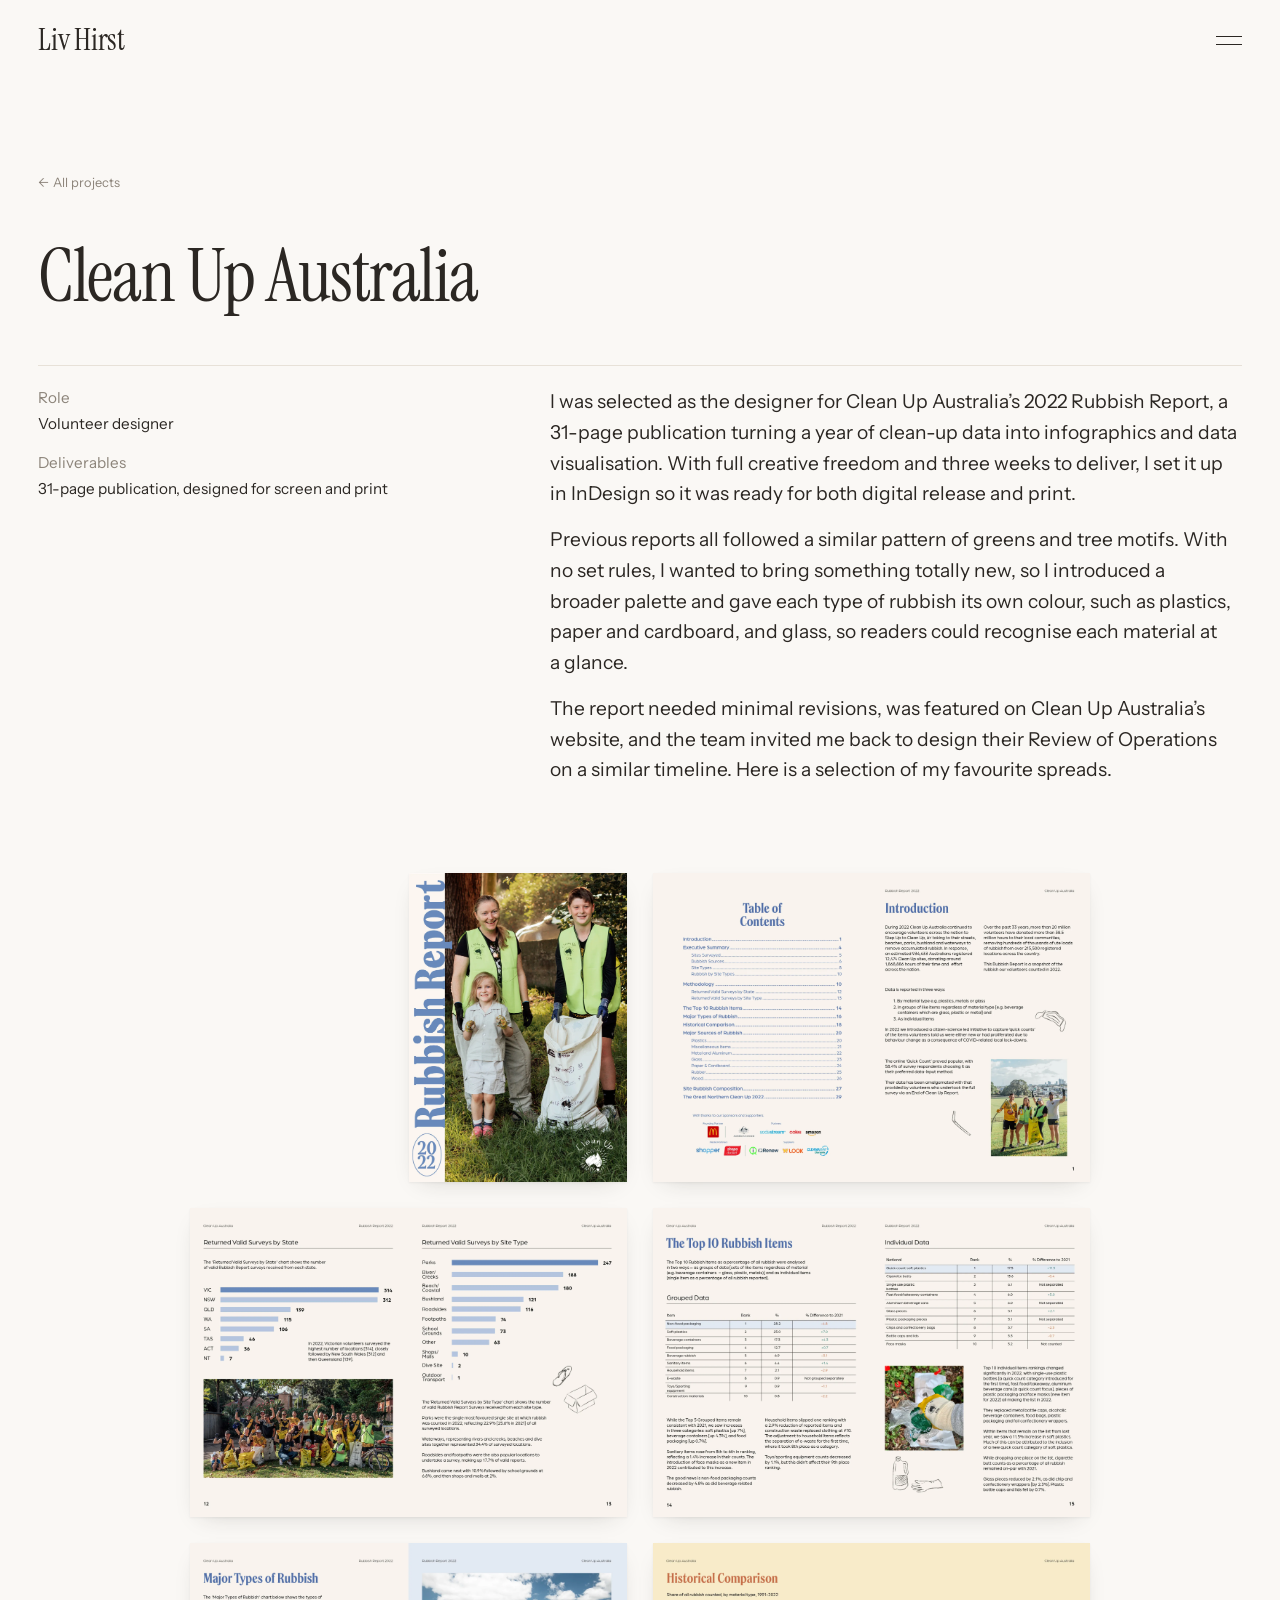
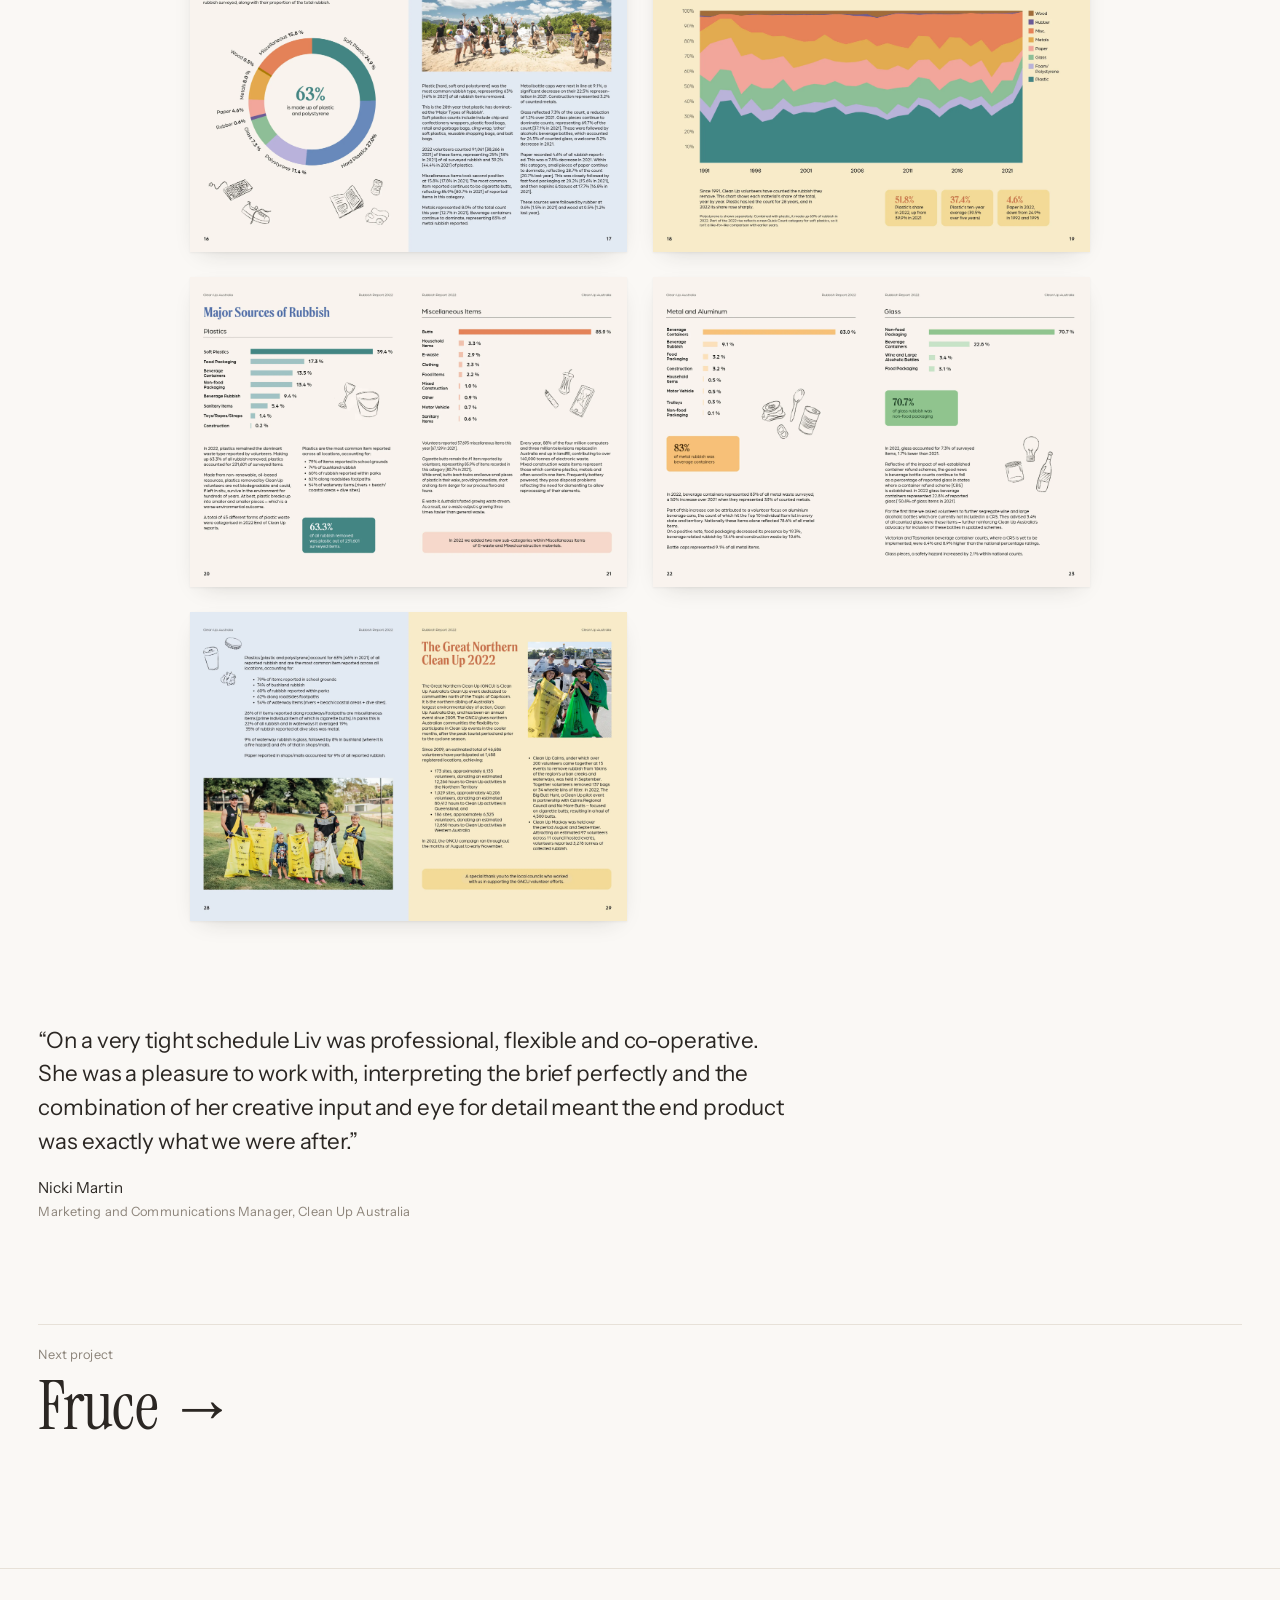
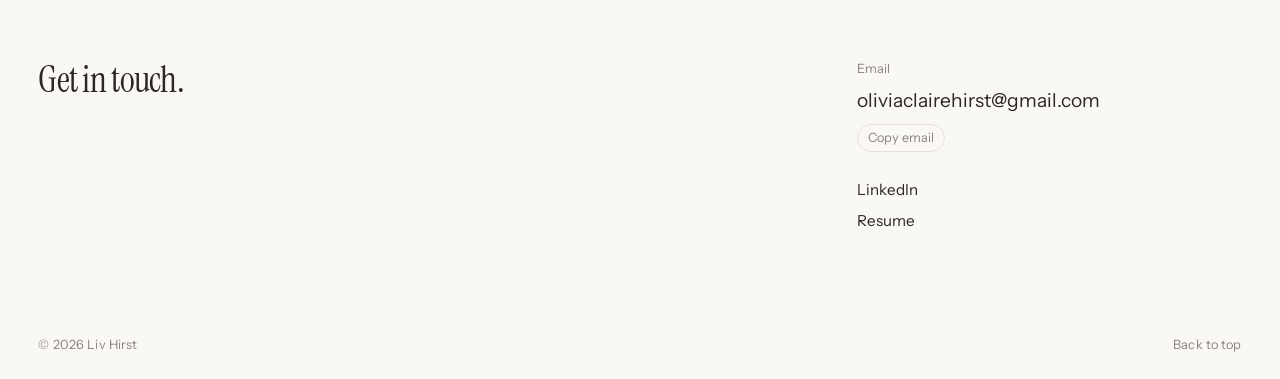
==== clean-up-australia.html @ 07118a7c "Add files via upload" ====
<!doctype html>
<html lang="en-AU">
<head>
<meta charset="utf-8">
<meta name="viewport" content="width=device-width, initial-scale=1, viewport-fit=cover">
<title>Clean Up Australia · Liv Hirst</title>
<meta name="claude:viewport-fit-sides" content="cover">
<meta name="description" content="Clean Up Australia, design by Liv Hirst.">
<meta property="og:title" content="Clean Up Australia · Liv Hirst">
<meta property="og:description" content="Clean Up Australia, design by Liv Hirst.">
<meta property="og:image" content="assets/home/space-honey.webp">
<link rel="icon" href="data:image/svg+xml,%3Csvg xmlns=%22http://www.w3.org/2000/svg%22 viewBox=%220 0 64 64%22%3E%3Crect width=%2264%22 height=%2264%22 rx=%2232%22 fill=%22%231a1a1a%22/%3E%3Ctext x=%2232%22 y=%2241%22 font-family=%22Helvetica,Arial%22 font-size=%2224%22 text-anchor=%22middle%22 fill=%22white%22%3ELH%3C/text%3E%3C/svg%3E">
<link rel="preconnect" href="https://fonts.googleapis.com"><link rel="preconnect" href="https://fonts.gstatic.com" crossorigin><link rel="stylesheet" href="https://fonts.googleapis.com/css2?family=Instrument+Sans:ital,wght@0,400;0,500;1,400&family=Instrument+Serif:ital@0;1&display=swap">
<link rel="stylesheet" href="css/style.css?v=20261110d">
</head>
<body>
<header class="site-header">
  <div class="wrap">
    <a class="logo" href="./">Liv Hirst</a>
    <button class="burger" type="button" aria-expanded="false" aria-controls="menu" aria-label="Open menu"><i aria-hidden="true"></i></button>
  </div>
</header>
<nav class="menu" id="menu" aria-label="Site" aria-hidden="true">
  <div class="wrap">
    <div>
      <p class="menu-label small muted">Projects</p>
      <ul class="menu-list"><li><a href="cotton-on.html" data-img="assets/home/cotton-on.webp">Cotton On Group</a></li><li><a href="space-honey.html" data-img="assets/home/space-honey.webp">Space Honey</a></li><li><a href="havana.html" data-img="assets/home/havana.webp">Havana Caravan Bar</a></li><li><a href="clean-up-australia.html" data-img="assets/home/clean-up-australia.webp">Clean Up Australia</a></li><li><a href="fruce.html" data-img="assets/home/fruce.webp">Fruce</a></li></ul>
      <ul class="menu-sub">
        <li><a class="link-u" href="./#experience">Experience</a></li>
        <li><a class="link-u" href="./#kind-words">Kind words</a></li>
        <li><a class="link-u" href="#contact">Contact</a></li>
      </ul>
    </div>
    <div class="menu-peek" aria-hidden="true"><img alt="" src="assets/home/cotton-on.webp"></div>
  </div>
</nav>

<main class="page" id="top">
  <section class="p-head wrap">
    <a class="p-back small muted link-u" href="./">← All projects</a>
    <h1 class="p-title fade">Clean Up Australia</h1>
    <div class="p-intro">
      <dl class="p-meta"><div><dt>Role</dt><dd>Volunteer designer</dd></div><div><dt>Deliverables</dt><dd>31-page publication, designed for screen and print</dd></div></dl>
      <div class="p-copy"><p>I was selected as the designer for Clean Up Australia’s 2022 Rubbish Report, a 31-page publication turning a year of clean-up data into infographics and data visualisation. With full creative freedom and three weeks to deliver, I set it up in InDesign so it was ready for both digital release and print.</p><p>Previous reports all followed a similar pattern of greens and tree motifs. With no set rules, I wanted to bring something totally new, so I introduced a broader palette and gave each type of rubbish its own colour, such as plastics, paper and cardboard, and glass, so readers could recognise each material at a glance.</p><p>The report needed minimal revisions, was featured on Clean Up Australia’s website, and the team invited me back to design their Review of Operations on a similar timeline. Here is a selection of my favourite spreads.</p></div>
    </div>
  </section>
  <section class="stage">
    <div class="wrap"><div class="grid-2 stack-m"><div class="cover-page"><img class="" src="assets/clean-up-australia/01-cover.webp" alt="Rubbish Report 2022 cover" width="1240" height="1754" loading="lazy" decoding="async"></div><img class="" src="assets/clean-up-australia/02-spread.webp" alt="Table of contents and introduction spread" width="2400" height="1697" loading="lazy" decoding="async"><img class="" src="assets/clean-up-australia/03-spread.webp" alt="Rubbish Report spread 3" width="2400" height="1697" loading="lazy" decoding="async"><img class="" src="assets/clean-up-australia/04-spread.webp" alt="Rubbish Report spread 4" width="2400" height="1697" loading="lazy" decoding="async"><img class="" src="assets/clean-up-australia/05-spread.webp" alt="Rubbish Report spread 5" width="2400" height="1697" loading="lazy" decoding="async"><img class="" src="assets/clean-up-australia/06-spread.webp" alt="Rubbish Report spread 6" width="2400" height="1697" loading="lazy" decoding="async"><img class="" src="assets/clean-up-australia/07-spread.webp" alt="Rubbish Report spread 7" width="2400" height="1697" loading="lazy" decoding="async"><img class="" src="assets/clean-up-australia/08-spread.webp" alt="Rubbish Report spread 8" width="2400" height="1697" loading="lazy" decoding="async"><img class="" src="assets/clean-up-australia/09-spread.webp" alt="Rubbish Report spread 9" width="2400" height="1697" loading="lazy" decoding="async"></div></div>
  </section>
  
  <section class="p-quote wrap"><blockquote class="quote"><p>On a very tight schedule Liv was professional, flexible and co-operative. She was a pleasure to work with, interpreting the brief perfectly and the combination of her creative input and eye for detail meant the end product was exactly what we were after.</p><footer><span>Nicki Martin</span><span class="small muted">Marketing and Communications Manager, Clean Up Australia</span></footer></blockquote></section>
  <div class="wrap">
    <a class="next" href="fruce.html"><span class="small muted">Next project</span><span class="name">Fruce →</span></a>
  </div>
</main>
<footer class="site-footer" id="contact">
  <div class="wrap">
    <div class="foot-top">
      <p class="foot-cta">Get in touch.</p>
      <div class="foot-links">
        <span class="small muted">Email</span>
        <a class="email link-u" href="mailto:oliviaclairehirst@gmail.com">oliviaclairehirst@gmail.com</a>
        <button class="copy-btn" type="button" data-copy="oliviaclairehirst@gmail.com">Copy email</button>
        <a class="link-u" href="https://www.linkedin.com/in/liv-hirst" target="_blank" rel="noopener" style="margin-top:18px">LinkedIn</a>
        <a class="link-u" href="assets/Liv-Hirst-Resume.pdf?v=20261107" target="_blank" rel="noopener">Resume</a>
      </div>
    </div>
    <div class="foot-base small muted">
      <span>© <span data-year>2026</span> Liv Hirst</span>
      <a class="link-u" href="#top">Back to top</a>
    </div>
  </div>
</footer>
<script src="js/main.js?v=20261110d"></script>
</body>
</html>
---- css/style.css ----
/* Layout concept: a warm paper gallery. Name centred at the top, projects lead in a sideways-scrolling
   row. A serif is used only for names and headings; all running text is sans. Images sit straight on the
   page with no backdrop. Single light theme by choice. */
:root {
  --bg: #faf8f5;      /* warm paper white */
  --ink: #2b2723;     /* warm charcoal */
  --muted: #8c847a;
  --line: #e7e1d8;
  --stage: #ebe7df;   /* warm neutral backdrop behind mockups */
  --hover: #8a5a44;   /* soft clay, hover only */

  --font: "Instrument Sans", "Helvetica Neue", Helvetica, Arial, sans-serif;
  --serif: "Instrument Serif", "Iowan Old Style", Georgia, serif;
  --head: 80px;

  --gutter: clamp(16px, 3vw, 40px);
  --max: 1440px;
  --s-0: 0.95rem;
  --s-1: clamp(1.05rem, 1rem + 0.25vw, 1.2rem);
  --s-2: clamp(1.35rem, 1.1rem + 0.9vw, 1.9rem);
  --s-3: clamp(2rem, 1.2rem + 3vw, 3.75rem);
  color-scheme: light;
}

*, *::before, *::after { box-sizing: border-box; }
html { -webkit-text-size-adjust: 100%; }
body {
  margin: 0;
  background: var(--bg);
  color: var(--ink);
  font-family: var(--font);
  font-weight: 400;
  font-size: var(--s-0);
  line-height: 1.55;
  -webkit-font-smoothing: antialiased;
}
img, video { display: block; max-width: 100%; height: auto; }
a { color: inherit; text-decoration: none; }
a:focus-visible, button:focus-visible, img:focus-visible { outline: 1px solid var(--ink); outline-offset: 4px; }
::selection { background: var(--ink); color: var(--bg); }
h1, h2, h3 { font-weight: 400; margin: 0; }

.wrap {
  max-width: var(--max);
  margin-inline: auto;
  padding-left: max(var(--gutter), env(safe-area-inset-left, 0px));
  padding-right: max(var(--gutter), env(safe-area-inset-right, 0px));
}
.small { font-size: 0.8rem; letter-spacing: 0.01em; }
.muted { color: var(--muted); }
.link-u { background: linear-gradient(currentColor, currentColor) 0 100% / 0 1px no-repeat; transition: background-size .4s ease; }
.link-u:hover { background-size: 100% 1px; }

/* ---------- Header ---------- */
body::before {
  content: ""; position: fixed; inset: 0 0 auto; height: env(safe-area-inset-top, 0px); z-index: 60; background: var(--bg);
}
.site-header { position: fixed; top: env(safe-area-inset-top, 0px); left: 0; right: 0; z-index: 50; background: var(--bg); }
.site-header .wrap { display: flex; justify-content: space-between; align-items: center; gap: 16px; height: var(--head); }
.site-header .burger { justify-self: end; }
.logo { font-size: var(--s-1); }
.burger {
  display: inline-flex; align-items: center; gap: 10px; background: none; border: 0; padding: 6px 0; cursor: pointer;
  font: inherit; color: inherit; font-size: var(--s-0);
}
.burger i { position: relative; width: 22px; height: 9px; display: block; }
.burger i::before, .burger i::after { content: ""; position: absolute; left: 0; right: 0; height: 1px; background: currentColor; transition: transform .35s ease, top .35s ease; }
.burger i::before { top: 0; } .burger i::after { top: 8px; }
.menu-open .burger i::before { top: 4px; transform: rotate(45deg); }
.menu-open .burger i::after { top: 4px; transform: rotate(-45deg); }
.page { padding-top: calc(var(--head) + env(safe-area-inset-top, 0px)); }

/* ---------- Menu overlay ---------- */
.menu {
  position: fixed; inset: 0; z-index: 45; background: var(--bg);
  padding-top: calc(var(--head) + 24px + env(safe-area-inset-top, 0px)); padding-bottom: max(24px, env(safe-area-inset-bottom, 0px));
  overflow-y: auto; opacity: 0; visibility: hidden; transition: opacity .35s ease, visibility 0s linear .35s;
}
.menu-open .menu { opacity: 1; visibility: visible; transition: opacity .35s ease; }
.menu .wrap { display: grid; grid-template-columns: minmax(0, 1fr) minmax(0, 1fr); gap: 40px; min-height: 100%; }
.menu-list { list-style: none; margin: 0; padding: 0; display: grid; gap: 2px; align-content: start; }
.menu-list a { font-size: var(--s-3); line-height: 1.15; letter-spacing: -0.02em; color: var(--ink); transition: color .25s; display: inline-block; }
.menu-list:hover a { color: var(--muted); }
.menu-list a:hover, .menu-list a:focus-visible { color: var(--ink); }
.menu-sub { list-style: none; margin: 40px 0 0; padding: 0; display: flex; gap: 24px; flex-wrap: wrap; font-size: var(--s-1); }
.menu-label { margin: 0 0 14px; }
/* hover preview: whole image, dropped at a slightly different spot each time */
.menu-peek { position: relative; height: min(72vh, 680px); align-self: start; pointer-events: none; }
.menu-peek img {
  position: absolute; left: var(--px, 10%); top: var(--py, 6%);
  width: auto; height: auto; max-width: 66%; max-height: 72%;
  opacity: 0; transform: translateY(10px) rotate(var(--rot, 0deg)); transition: opacity .3s ease, transform .45s cubic-bezier(.2,.7,.2,1);
}
.menu-peek.on img { opacity: 1; transform: translateY(0) rotate(var(--rot, 0deg)); }

/* ---------- Horizontal project rail: slides sideways, the page scrolls normally ---------- */
.rail { position: relative; }
.rail-sticky { display: flex; flex-direction: column; }
.rail-track {
  display: flex; align-items: flex-start; gap: clamp(32px, 6vw, 110px);
  padding-left: max(var(--gutter), env(safe-area-inset-left, 0px));
  padding-right: max(var(--gutter), env(safe-area-inset-right, 0px));
  padding-bottom: 8px;
  overflow-x: auto; overflow-y: hidden; -webkit-overflow-scrolling: touch;
  scroll-snap-type: none; scroll-padding-left: max(var(--gutter), env(safe-area-inset-left, 0px));
  overscroll-behavior-x: contain; scrollbar-width: none;
  cursor: grab;
}
.rail-track::-webkit-scrollbar { display: none; }
.rail-track::after { content: ""; flex: 0 0 var(--end, 0px); margin-left: calc(-1 * var(--gap-end, 0px)); }
.rail-track:focus-visible { outline: 1px solid var(--ink); outline-offset: -1px; }
.rail-track.is-dragging { cursor: grabbing; scroll-snap-type: none; user-select: none; }
.rail-track.is-dragging .rail-card { pointer-events: none; }
.rail-card { flex: 0 0 auto; display: grid; gap: 16px; align-self: flex-start; scroll-snap-align: start; }
.rail-card .frame {
  height: min(calc(var(--h) * 1vh), calc(78vw / var(--ar)));
  aspect-ratio: var(--ar);
}
.rail-card img { width: 100%; height: 100%; object-fit: contain; -webkit-user-drag: none; }
.rail-card .cap { width: 0; min-width: 100%; display: grid; gap: 4px; opacity: 0; transform: translateY(8px); transition: opacity .5s ease, transform .5s ease; }
.cap-name { font-size: clamp(1.25rem, 1.1rem + 0.5vw, 1.6rem); line-height: 1.2; }
.cap-blurb { color: var(--muted); max-width: 40ch; transition-delay: .08s; }
.rail-card.is-focus .cap, .rail-card:hover .cap, .rail-card:focus-visible .cap { opacity: 1; transform: none; }

.rail-nav {
  display: flex; align-items: center; gap: 20px; margin-top: clamp(20px, 2.5vw, 32px);
  padding-left: max(var(--gutter), env(safe-area-inset-left, 0px));
  padding-right: max(var(--gutter), env(safe-area-inset-right, 0px));
}
.rail-count { font-variant-numeric: tabular-nums; margin-right: auto; }
.rail-btn {
  font: inherit; font-size: 0.8rem; background: none; border: 1px solid var(--line); color: var(--ink);
  padding: 5px 14px; border-radius: 999px; cursor: pointer; transition: border-color .25s, color .25s;
}
.rail-btn:hover { border-color: var(--ink); }
.rail-btn:disabled { color: var(--muted); border-color: var(--line); cursor: default; opacity: .5; }

/* ---------- Sections ---------- */
.sec { padding-block: clamp(72px, 10vw, 150px) 0; }
.sec-head { display: flex; justify-content: space-between; align-items: baseline; gap: 16px; border-top: 1px solid var(--line); padding-top: 14px; margin-bottom: clamp(28px, 4vw, 56px); }
.sec-head h2 { font-size: var(--s-0); }

.about { display: grid; grid-template-columns: repeat(12, minmax(0, 1fr)); gap: 16px 24px; }
.about-text { grid-column: 4 / span 7; margin: 0; font-size: var(--s-2); line-height: 1.35; letter-spacing: -0.01em; text-wrap: pretty; }
.about-lists { grid-column: 4 / span 9; display: grid; grid-template-columns: repeat(auto-fit, minmax(240px, 1fr)); gap: 32px; margin-top: clamp(32px, 4vw, 56px); }
.about-lists h3 { font-size: var(--s-0); color: var(--muted); }
.about-lists ul { list-style: none; margin: 10px 0 0; padding: 0; display: grid; gap: 8px; }
.about-lists li { display: flex; justify-content: space-between; gap: 12px; border-bottom: 1px solid var(--line); padding-bottom: 8px; }
.about-lists li span:last-child { color: var(--muted); font-variant-numeric: tabular-nums; white-space: nowrap; }

.quotes { display: grid; grid-template-columns: repeat(auto-fit, minmax(min(100%, 420px), 1fr)); gap: clamp(32px, 5vw, 80px); }
.quote { margin: 0; display: grid; gap: 18px; align-content: start; }
.quote p { margin: 0; font-size: var(--s-1); line-height: 1.5; text-wrap: pretty; }
.quote p::before { content: "“"; } .quote p::after { content: "”"; }
.quote footer { display: grid; gap: 2px; }

/* ---------- Footer ---------- */
.site-footer { margin-top: clamp(80px, 10vw, 150px); border-top: 1px solid var(--line); padding-block: clamp(48px, 7vw, 96px) 24px; overflow: hidden; }
.foot-top { display: grid; grid-template-columns: repeat(12, minmax(0, 1fr)); gap: 24px; }
.foot-cta { grid-column: 1 / span 6; margin: 0; font-size: var(--s-2); line-height: 1.3; letter-spacing: -0.01em; }
.foot-links { grid-column: 9 / span 4; display: grid; gap: 8px; align-content: start; }
.foot-links a { width: fit-content; }
.email { font-size: var(--s-1); overflow-wrap: anywhere; }
.copy-btn { font: inherit; font-size: 0.8rem; background: none; border: 1px solid var(--line); color: var(--muted); padding: 3px 10px; border-radius: 999px; cursor: pointer; width: fit-content; }
.copy-btn:hover { color: var(--ink); border-color: var(--ink); }
.foot-base { display: flex; justify-content: space-between; gap: 16px; flex-wrap: wrap; margin-top: clamp(56px, 8vw, 110px); }

/* ---------- Project page ---------- */
.p-head { padding-block: clamp(40px, 7vw, 100px) clamp(32px, 5vw, 64px); }
.p-back { display: inline-block; margin-bottom: clamp(28px, 4vw, 48px); }
.p-title { font-size: var(--s-3); line-height: 1.05; letter-spacing: -0.03em; text-wrap: balance; }
.p-intro { display: grid; grid-template-columns: repeat(12, minmax(0, 1fr)); gap: 24px; margin-top: clamp(28px, 4vw, 56px); border-top: 1px solid var(--line); padding-top: 20px; }
.p-meta { grid-column: 1 / span 4; display: grid; gap: 16px; margin: 0; align-content: start; }
.p-meta div { display: grid; gap: 2px; align-content: start; }
.p-meta dt { color: var(--muted); }
.p-meta dd { margin: 0; }
.p-copy { grid-column: 6 / span 7; display: grid; gap: 1em; }
.p-copy p { margin: 0; font-size: var(--s-1); line-height: 1.55; max-width: 56ch; text-wrap: pretty; }

.stage { background: var(--stage); padding-block: clamp(32px, 6vw, 96px); }
.gallery { display: grid; gap: clamp(28px, 5vw, 80px); }
.row { display: flex; gap: clamp(12px, 2.5vw, 40px); align-items: flex-start; justify-content: center; }
.row > * { flex: var(--r) 1 0; min-width: 0; }
.row.narrow { max-width: 820px; margin-inline: auto; width: 100%; }
.row.mid { max-width: 1100px; margin-inline: auto; width: 100%; }
.row.feed { align-items: center; }
.zoom { cursor: zoom-in; }
.grid-phones { display: grid; grid-template-columns: repeat(4, minmax(0, 1fr)); gap: clamp(12px, 2vw, 32px); }
.grid-3 { display: grid; grid-template-columns: repeat(3, minmax(0, 1fr)); gap: clamp(10px, 1.5vw, 24px); }
.grid-2 { display: grid; grid-template-columns: repeat(2, minmax(0, 1fr)); gap: clamp(10px, 1.5vw, 24px); }
.cell img, .grid-phones img, .grid-3 img, .grid-2 img { width: 100%; height: auto; }
.grid-2 img { box-shadow: 0 12px 30px -20px rgba(0,0,0,.3); }
.sub-head { display: flex; justify-content: space-between; align-items: baseline; gap: 16px; border-top: 1px solid rgba(26,26,26,.15); padding-top: 12px; }
.sub-head h2 { font-size: var(--s-2); letter-spacing: -0.01em; line-height: 1.2; }
.sub-head span { color: #6f6f6b; }

.p-quote { padding-block: clamp(56px, 8vw, 120px) 0; }
.p-quote .quote { max-width: 760px; }
.p-quote .quote p { font-size: var(--s-2); line-height: 1.35; letter-spacing: -0.01em; }

.next { display: block; border-top: 1px solid var(--line); margin-top: clamp(56px, 8vw, 120px); padding-top: 20px; }
.next span { display: block; }
.next .name { font-size: var(--s-3); letter-spacing: -0.03em; line-height: 1.1; margin-top: 8px; transition: color .3s; }
.next:hover .name { color: var(--hover); }
.next + .site-footer { margin-top: clamp(56px, 8vw, 120px); }

/* ---------- Lightbox ---------- */
.lightbox { position: fixed; inset: 0; z-index: 100; background: rgba(255,255,255,.97); display: grid; place-items: center; padding: max(16px, env(safe-area-inset-top, 0px)) max(16px, env(safe-area-inset-right, 0px)) max(16px, env(safe-area-inset-bottom, 0px)) max(16px, env(safe-area-inset-left, 0px)); cursor: zoom-out; }
.lightbox[hidden] { display: none; }
.lightbox img { max-width: 100%; max-height: 100%; width: auto; height: auto; object-fit: contain; }
.lightbox button { position: absolute; top: calc(14px + env(safe-area-inset-top, 0px)); right: calc(16px + env(safe-area-inset-right, 0px)); background: none; border: 0; color: var(--ink); font: inherit; cursor: pointer; padding: 8px; }

/* ---------- Load-in ---------- */
@keyframes fade { from { opacity: .001; } to { opacity: 1; } }
.fade { animation: fade 1s ease both; }

/* ---------- Responsive ---------- */
@media (max-width: 860px) {
  .menu .wrap { grid-template-columns: 1fr; }
  .menu-peek { display: none; }
  .about-text, .about-lists, .foot-cta, .foot-links, .p-meta, .p-copy { grid-column: 1 / -1; }
  .p-meta { grid-template-columns: repeat(auto-fit, minmax(140px, 1fr)); }
  .grid-phones { grid-template-columns: repeat(2, minmax(0, 1fr)); }
  .grid-3.phones-m2 { grid-template-columns: repeat(2, minmax(0, 1fr)); }
  .row.stack-m { flex-direction: column; align-items: stretch; }
  .row.stack-m > * { flex: none; }
  .row.stack-m > .phone { width: 62%; margin-inline: auto; }
  .grid-2.stack-m { grid-template-columns: 1fr; }
}
@media (prefers-reduced-motion: reduce) {
  *, *::before, *::after { animation-duration: .01ms !important; transition-duration: .01ms !important; }
}
.sr-only { position: absolute; width: 1px; height: 1px; padding: 0; margin: -1px; overflow: hidden; clip: rect(0 0 0 0); white-space: nowrap; border: 0; }

/* ---------- Serif: names and headings only ---------- */
.logo, .menu-list a, .cap-name, .foot-cta, .p-title, .sub-head h2, .next .name {
  font-family: var(--serif); font-weight: 400; letter-spacing: 0.005em;
}
.logo { font-size: clamp(1.6rem, 1.35rem + 0.7vw, 2rem); line-height: 1; }
.menu-list a:hover, .menu-list a:focus-visible { color: var(--hover); }
.next:hover .name, .link-u:hover { color: var(--hover); }
.p-title { font-size: clamp(2.6rem, 1.4rem + 4vw, 5rem); line-height: 1; }
.cap-name { font-size: clamp(1.4rem, 1.2rem + 0.6vw, 1.85rem); line-height: 1.15; }
.foot-cta { font-size: clamp(1.7rem, 1.3rem + 1.2vw, 2.5rem); line-height: 1.15; }
.sub-head h2 { font-size: clamp(1.6rem, 1.3rem + 1vw, 2.2rem); line-height: 1.1; }
.next .name { font-size: clamp(2.4rem, 1.4rem + 3.5vw, 4.25rem); line-height: 1; }
.menu-list a { font-size: clamp(2.2rem, 1.3rem + 3.2vw, 4rem); line-height: 1.08; }
.burger { padding: 10px 0 10px 10px; }
.burger i { width: 26px; }

/* Running text stays sans */
.about-text { font-size: clamp(1.25rem, 1.05rem + 0.7vw, 1.75rem); line-height: 1.45; letter-spacing: -0.01em; }
.quote p { font-size: var(--s-1); line-height: 1.55; }
.p-quote .quote p { font-size: clamp(1.15rem, 1rem + 0.5vw, 1.45rem); line-height: 1.5; letter-spacing: -0.005em; }
.p-copy p { font-size: var(--s-1); line-height: 1.6; }

/* ---------- Project galleries: small and airy, no backdrop ---------- */
.stage { background: none; padding-block: clamp(8px, 2vw, 24px) 0; }
.stage > .wrap > .gallery, .stage > .wrap > .grid-2 { max-width: 900px; margin-inline: auto; }
.gallery { gap: clamp(24px, 3vw, 40px); }
.row { gap: clamp(16px, 2vw, 28px); }
.row.narrow { max-width: 460px; }
.row.mid { max-width: 720px; }
.row.covers { max-width: 640px; margin-inline: auto; width: 100%; }
.grid-phones, .grid-3, .grid-2 { gap: clamp(16px, 2vw, 28px); }
.grid-3.phones-m2 { max-width: 680px; margin-inline: auto; width: 100%; }
.grid-2 img { box-shadow: none; }
.cover-page { display: flex; justify-content: flex-end; }
.cover-page img { width: 50%; }
.gallery .sub-head { margin-top: 0; border-top-color: var(--line); margin-bottom: clamp(4px, 1vw, 12px); }
.sub-head span { color: var(--muted); }

/* Kind words share the About column so both sections start on the same edge */
/* Label and content start on the same line under the divider */
.split { display: grid; grid-template-columns: repeat(12, minmax(0, 1fr)); gap: 16px 24px; border-top: 1px solid var(--line); padding-top: clamp(20px, 2.5vw, 32px); }
.sec-label { grid-column: 1 / span 3; font-size: var(--s-0); line-height: 1.6; }
.split > .about, .split > .quotes { grid-column: 4 / -1; }
.split .about { display: block; }
.split .about-text { margin: 0; max-width: 34em; }
@media (max-width: 860px) { .sec-label, .split > .about, .split > .quotes { grid-column: 1 / -1; } }
.gallery > .sub-head:not(:first-child) { margin-top: clamp(40px, 5vw, 72px); }

/* About + Kind words: equal space above and below each block, between the dividers */
.page > .sec { padding-block: 0; }
.page > .rail + .sec { margin-top: clamp(40px, 6vw, 80px); }
.split { padding-block: clamp(56px, 7vw, 104px); align-items: start; }
.sec-label { padding-top: 0.35em; }
main:has(.split) + .site-footer { margin-top: 0; }

/* Soft shadow on flat artwork (anything not mocked up on a device) */
.grid-2 img,
img[src*="00-cover-"],
img[src*="-about.webp"],
img[src*="fruce/01-logo"],
img[src*="fruce/05-brand-guide"],
.rail-card[href="space-honey.html"] .frame,
.rail-card[href="havana.html"] .frame,
.rail-card[href="fruce.html"] .frame,
.rail-card[href="clean-up-australia.html"] .frame {
  box-shadow: 0 1px 2px rgba(43,39,35,.06), 0 8px 24px -12px rgba(43,39,35,.22);
}

/* Fruce opening image at 85% size, centred in its space */
.cell.shrink-75 { display: flex; justify-content: center; }
.cell.shrink-75 img { width: 85%; }

/* Manual line breaks in home blurbs only apply on wider screens */
@media (max-width: 760px) { .cap-blurb br { display: none; } }

/* Optical balance: trim the extra line-height above the first line so the
   gap above the text matches the gap below it, between the dividers */
.split .about-text { margin-top: -0.24em; }
.split .quote p { margin-top: -0.16em; }
@media (max-width: 860px) { .sec-label { padding-top: 0; margin-top: -0.2em; } }

/* ---------- Phones: cards sized to fit, captions always on ---------- */
@media (max-width: 759px) {
  .rail-track { gap: 16px; cursor: auto; }
  .rail .rail-card {
    --w: min(calc(52svh * var(--ar)), calc(380px * var(--ar)), 74vw);
    width: var(--w); flex: 0 0 var(--w); min-width: 0;
    display: block;
  }
  .rail .rail-card .frame { width: 100%; height: auto; aspect-ratio: var(--ar); }
  .rail .rail-card .cap { display: block; width: auto; min-width: 0; margin-top: 14px; }
  .rail .rail-card.is-focus .cap { opacity: 1; transform: none; }
  .rail .rail-card .cap span { display: block; overflow-wrap: break-word; }
  .rail .rail-card .cap-blurb { margin-top: 4px; }
  .rail-btn { display: none; }
  .page > .rail + .sec { margin-top: 40px; }
}

/* ---------- About sits first, above the projects ---------- */
#about .split { border-top: 0; padding-top: clamp(32px, 5vw, 72px); }
.page > #about + .rail { margin-top: 0; }

/* ---------- About text on the left; experience and education under the projects ---------- */
#about .split > .about { grid-column: 1 / span 9; }
#experience .about-lists { grid-column: 4 / -1; margin-top: 0; grid-template-columns: repeat(auto-fit, minmax(min(100%, 420px), 1fr)); gap: 32px clamp(32px, 5vw, 80px); }
#experience .about-lists h3 { line-height: 1.6; padding-top: 0.35em; }
@media (max-width: 860px) { #experience .about-lists h3 { padding-top: 0; } }
.page > .rail + #experience { margin-top: clamp(24px, 3vw, 40px); }
@media (max-width: 860px) { #experience .about-lists { grid-column: 1 / -1; } }

/* Projects line up with the page content on wide screens too */
.rail { --edge: max(var(--gutter), env(safe-area-inset-left, 0px), calc((100% - var(--max)) / 2 + var(--gutter))); }
.rail .rail-track, .rail .rail-nav { padding-left: var(--edge); }
.rail .rail-track { scroll-padding-left: var(--edge); }
.rail .rail-nav { padding-right: max(var(--gutter), env(safe-area-inset-right, 0px), calc((100% - var(--max)) / 2 + var(--gutter))); }
@media (max-width: 860px) { #about .split > .about { grid-column: 1 / -1; } }

/* ---------- About text at the same size as the project copy ---------- */
.split .about-text { font-size: var(--s-1); line-height: 1.6; letter-spacing: 0; max-width: 56ch; margin-top: -0.16em; }

/* ---------- About: serif headline, sans paragraph underneath ---------- */
.split .about-title {
  font-family: var(--serif); font-weight: 400; margin: 0 0 clamp(16px, 1.8vw, 24px);
  font-size: clamp(2.4rem, 1.4rem + 3.6vw, 4.6rem); line-height: 1.02; letter-spacing: -0.02em;
}
.split .about-eyebrow { font-size: 0.9rem; color: var(--muted); margin: 0 0 clamp(10px, 1.2vw, 16px); }
.split .about-title + .about-text { margin-top: 0; }

/* Phones: a light snap so a swipe settles on a project; desktop scrolls freely */
@media (max-width: 759px) { .rail-track { scroll-snap-type: x proximity; } }

/* ---------- Serif letter spacing: tighter as it gets bigger ---------- */
.menu-list a, .foot-cta, .p-title { letter-spacing: -0.02em; }
.cap-name, .sub-head h2, .next .name, .logo { letter-spacing: -0.01em; }


/* ---------- Motion reels in phone frames ---------- */
.reels { display: grid; grid-template-columns: repeat(4, minmax(0, 1fr)); gap: clamp(12px, 2.5vw, 40px); max-width: 1100px; margin-inline: auto; width: 100%; }
.reel { margin: 0; }
.reel-phone { position: relative; aspect-ratio: 911 / 1838; }
.reel-phone video {
  position: absolute; left: 5.269%; top: 8.542%; width: 89.57%; height: 79.11%;
  object-fit: cover; background: #fff;
}
.reel-shade {
  position: absolute; left: 5.269%; top: 8.542%; width: 89.57%; height: 79.11%; pointer-events: none;
  background: linear-gradient(to bottom, rgba(0,0,0,.42) 0%, rgba(0,0,0,.18) 9%, rgba(0,0,0,0) 20%);
}
.reel-frame { position: absolute; inset: 0; width: 100%; height: 100%; pointer-events: none; }
@media (max-width: 760px) {
  .reels { grid-template-columns: repeat(2, minmax(0, 1fr)); }
}

/* Story header drawn over reels that don't have one baked in */
.reel-ui { position: absolute; left: 5.269%; top: 8.542%; width: 89.57%; height: 79.11%; pointer-events: none; container-type: inline-size;
  font-family: -apple-system, BlinkMacSystemFont, "Helvetica Neue", Arial, sans-serif; color: #fff; }
.ui-bar { position: absolute; left: 2.2cqw; right: 2.2cqw; top: 2.1cqw; height: 0.4cqw; border-radius: 1cqw; background: rgba(255,255,255,.6); }
.reel-ui .ui-avatar { position: absolute; left: 2.85cqw; top: 4.5cqw; width: 9.2cqw; height: 9.2cqw; max-width: none; border-radius: 50%; }
.ui-name { position: absolute; left: 15cqw; top: 9.5cqw; transform: translateY(-50%); font-size: 3.9cqw; font-weight: 700; letter-spacing: 0; white-space: nowrap; }
.ui-name span { font-weight: 400; opacity: .85; margin-left: .4em; }
.ui-x { position: absolute; right: 2.2cqw; top: 6.1cqw; width: 6cqw; height: 6cqw; }
.cell.phone .reel-phone { width: 100%; }
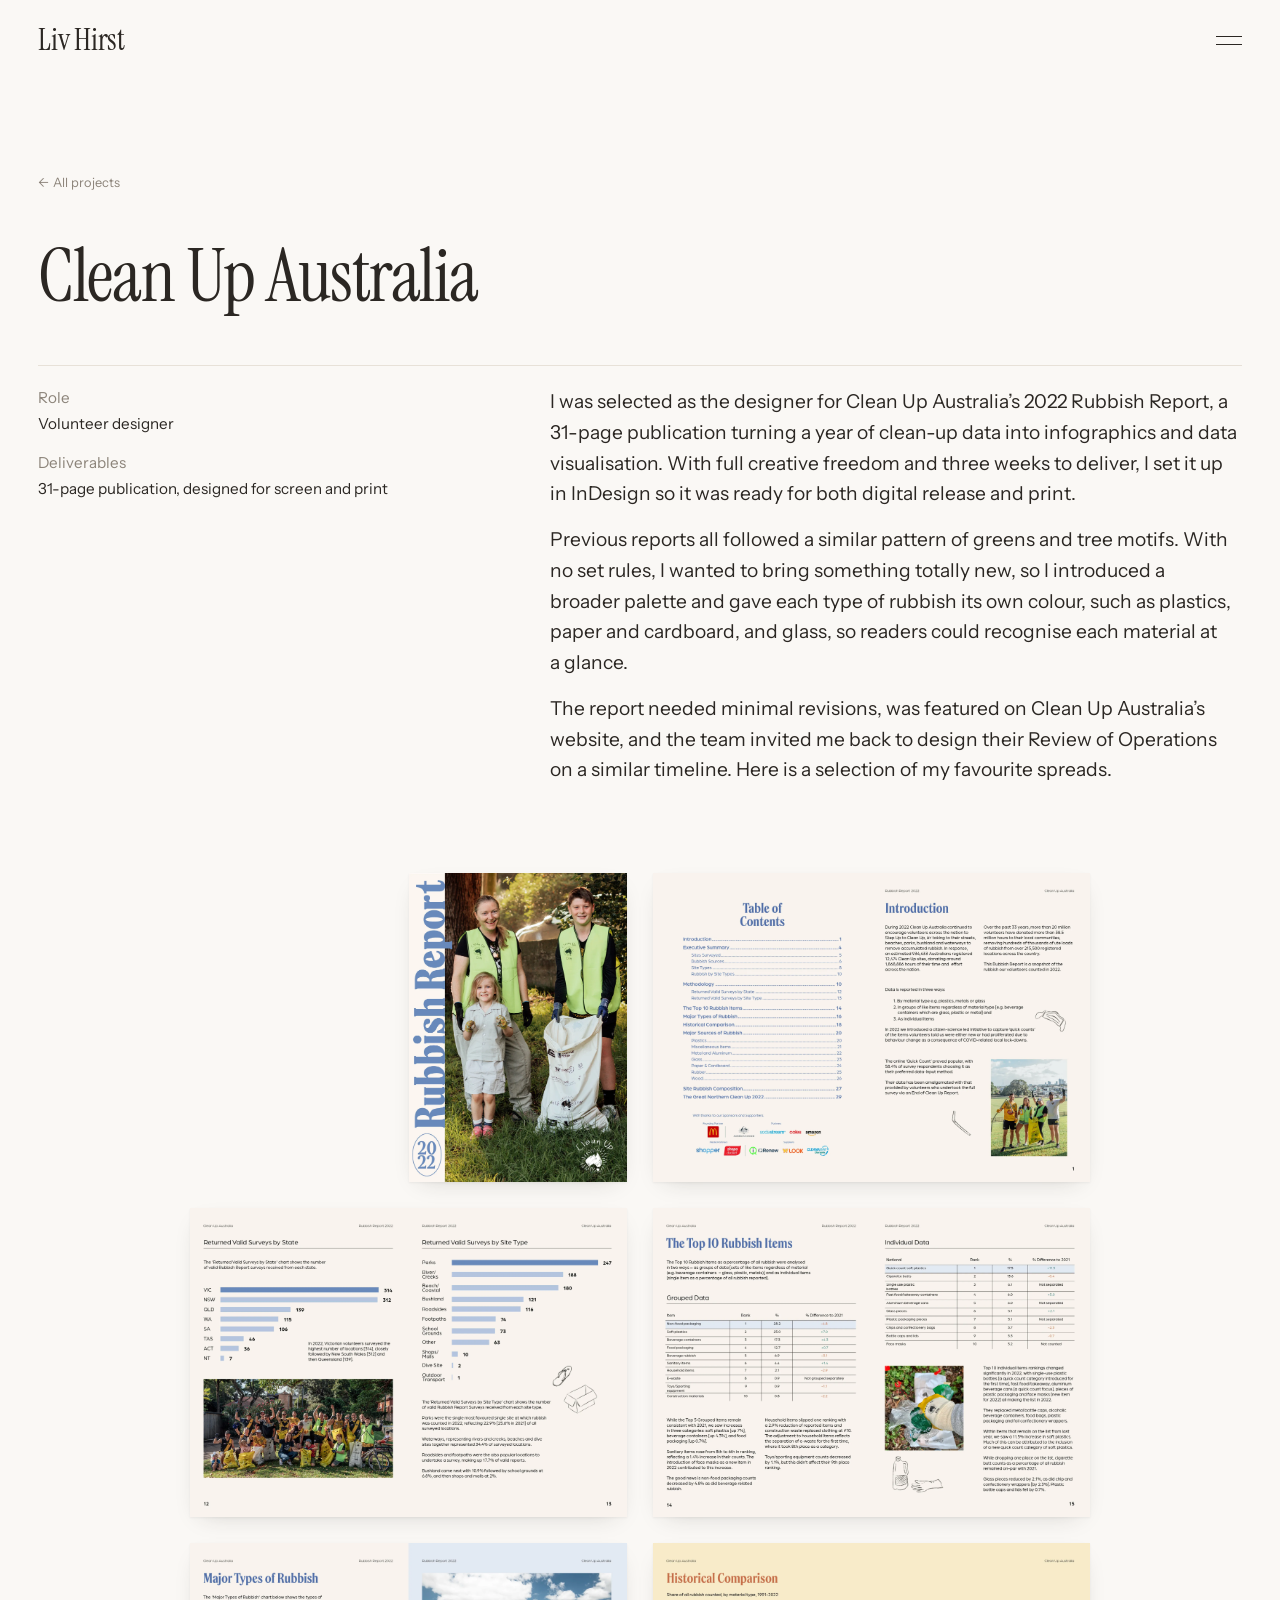
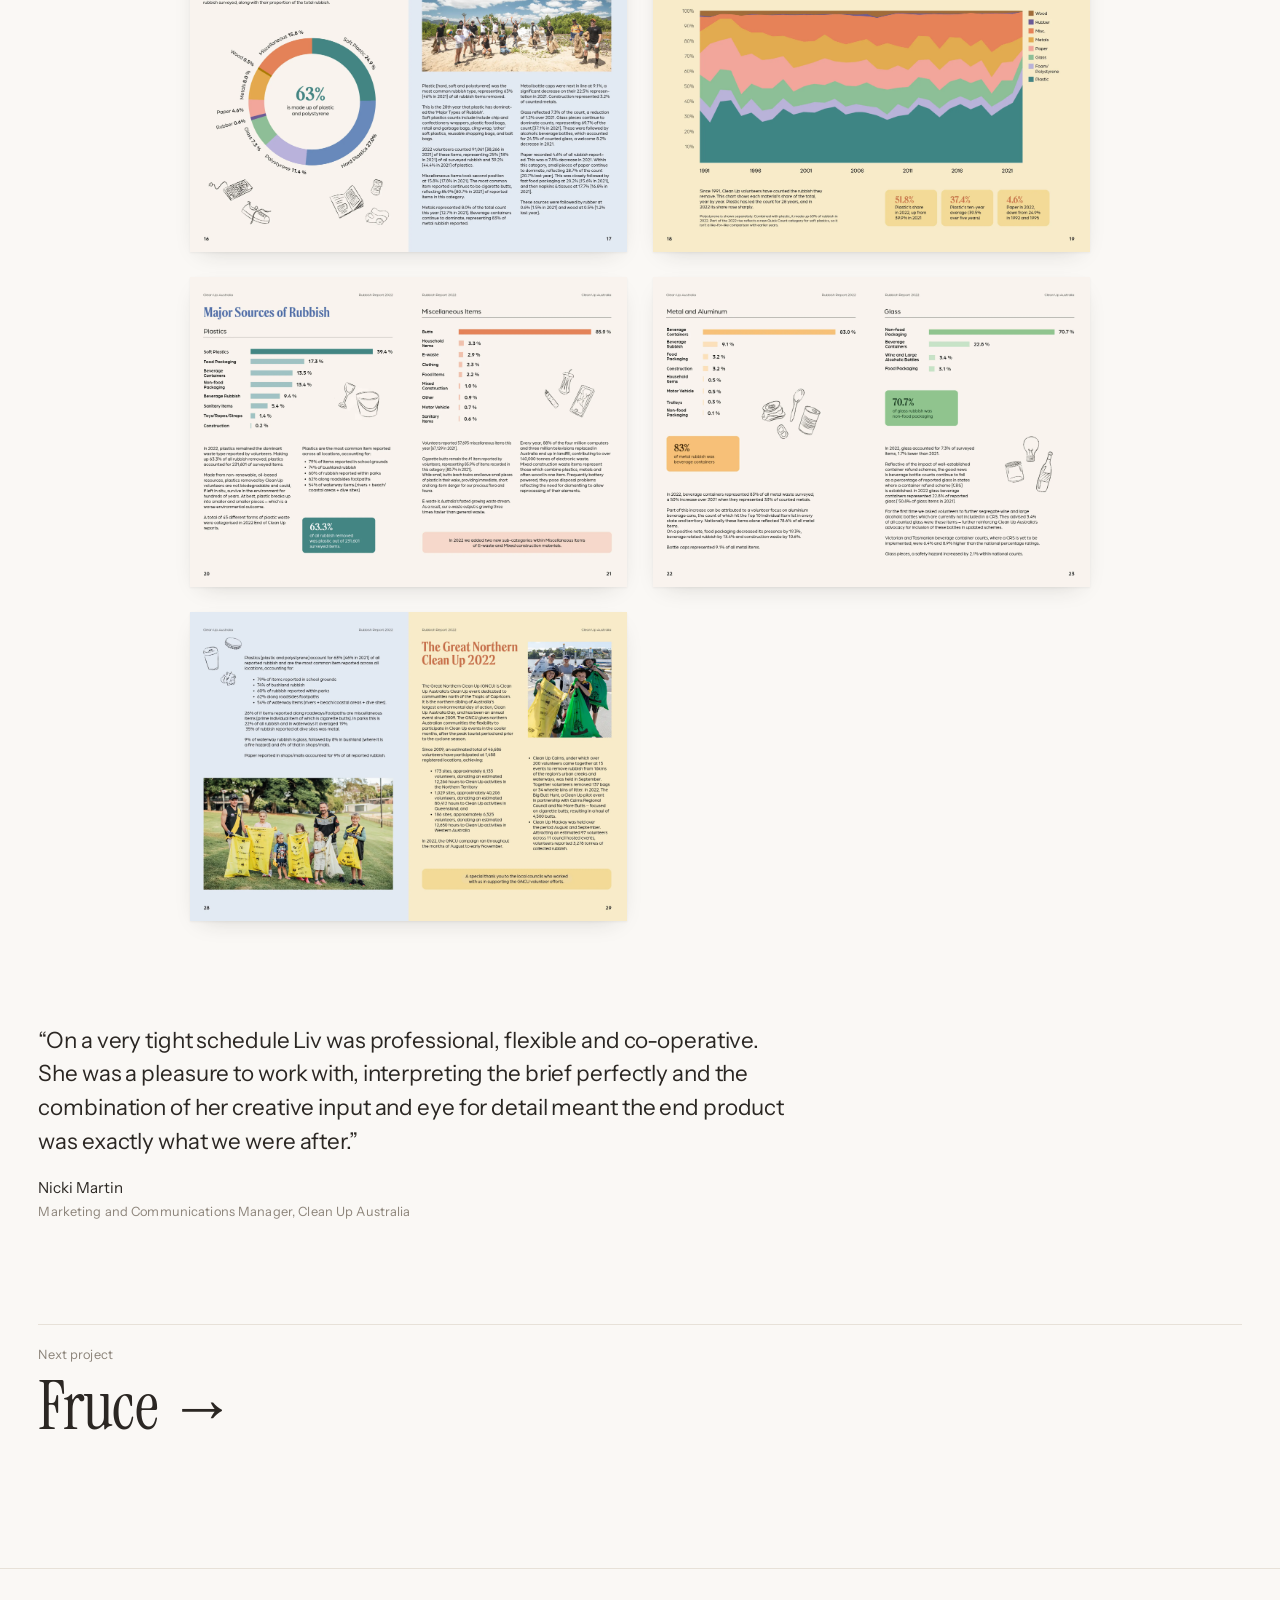
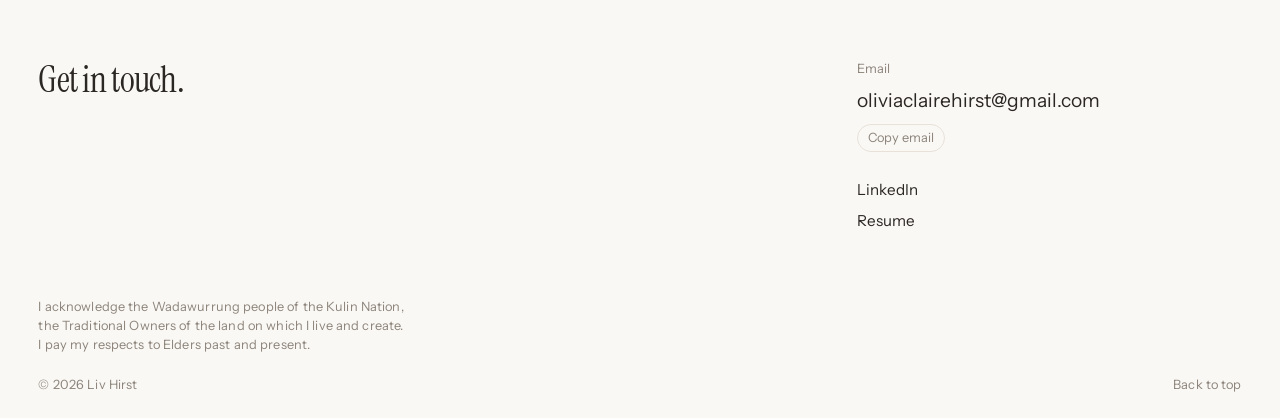
==== commit 12d76292: "Add files via upload" ====
--- a/clean-up-australia.html
+++ b/clean-up-australia.html
@@ -11,7 +11,7 @@
 <meta property="og:image" content="assets/home/space-honey.webp">
 <link rel="icon" href="data:image/svg+xml,%3Csvg xmlns=%22http://www.w3.org/2000/svg%22 viewBox=%220 0 64 64%22%3E%3Crect width=%2264%22 height=%2264%22 rx=%2232%22 fill=%22%231a1a1a%22/%3E%3Ctext x=%2232%22 y=%2241%22 font-family=%22Helvetica,Arial%22 font-size=%2224%22 text-anchor=%22middle%22 fill=%22white%22%3ELH%3C/text%3E%3C/svg%3E">
 <link rel="preconnect" href="https://fonts.googleapis.com"><link rel="preconnect" href="https://fonts.gstatic.com" crossorigin><link rel="stylesheet" href="https://fonts.googleapis.com/css2?family=Instrument+Sans:ital,wght@0,400;0,500;1,400&family=Instrument+Serif:ital@0;1&display=swap">
-<link rel="stylesheet" href="css/style.css?v=20261110d">
+<link rel="stylesheet" href="css/style.css?v=20261112c">
 </head>
 <body>
 <header class="site-header">
@@ -62,15 +62,16 @@
         <a class="email link-u" href="mailto:oliviaclairehirst@gmail.com">oliviaclairehirst@gmail.com</a>
         <button class="copy-btn" type="button" data-copy="oliviaclairehirst@gmail.com">Copy email</button>
         <a class="link-u" href="https://www.linkedin.com/in/liv-hirst" target="_blank" rel="noopener" style="margin-top:18px">LinkedIn</a>
-        <a class="link-u" href="assets/Liv-Hirst-Resume.pdf?v=20261107" target="_blank" rel="noopener">Resume</a>
+        <a class="link-u" href="assets/Liv-Hirst-Resume.pdf?v=20261110c" target="_blank" rel="noopener">Resume</a>
       </div>
     </div>
+    <p class="acknowledgement small muted">I acknowledge the Wadawurrung people of the Kulin Nation,<br class="br-lg"> the Traditional Owners of the land on which I live and create.<br class="br-lg"> I pay my respects to Elders past and present.</p>
     <div class="foot-base small muted">
       <span>© <span data-year>2026</span> Liv Hirst</span>
       <a class="link-u" href="#top">Back to top</a>
     </div>
   </div>
 </footer>
-<script src="js/main.js?v=20261110d"></script>
+<script src="js/main.js?v=20261112c"></script>
 </body>
 </html>
--- a/css/style.css
+++ b/css/style.css
@@ -373,11 +373,11 @@
 .reel { margin: 0; }
 .reel-phone { position: relative; aspect-ratio: 911 / 1838; }
 .reel-phone video {
-  position: absolute; left: 5.269%; top: 8.542%; width: 89.57%; height: 79.11%;
+  position: absolute; left: 4.4%; top: 8.0%; width: 91.3%; height: 80.6%;
   object-fit: cover; background: #fff;
 }
 .reel-shade {
-  position: absolute; left: 5.269%; top: 8.542%; width: 89.57%; height: 79.11%; pointer-events: none;
+  position: absolute; left: 4.4%; top: 8.0%; width: 91.3%; height: 80.6%; pointer-events: none;
   background: linear-gradient(to bottom, rgba(0,0,0,.42) 0%, rgba(0,0,0,.18) 9%, rgba(0,0,0,0) 20%);
 }
 .reel-frame { position: absolute; inset: 0; width: 100%; height: 100%; pointer-events: none; }
@@ -386,7 +386,7 @@
 }
 
 /* Story header drawn over reels that don't have one baked in */
-.reel-ui { position: absolute; left: 5.269%; top: 8.542%; width: 89.57%; height: 79.11%; pointer-events: none; container-type: inline-size;
+.reel-ui { position: absolute; left: 4.4%; top: 8.0%; width: 91.3%; height: 80.6%; pointer-events: none; container-type: inline-size;
   font-family: -apple-system, BlinkMacSystemFont, "Helvetica Neue", Arial, sans-serif; color: #fff; }
 .ui-bar { position: absolute; left: 2.2cqw; right: 2.2cqw; top: 2.1cqw; height: 0.4cqw; border-radius: 1cqw; background: rgba(255,255,255,.6); }
 .reel-ui .ui-avatar { position: absolute; left: 2.85cqw; top: 4.5cqw; width: 9.2cqw; height: 9.2cqw; max-width: none; border-radius: 50%; }
@@ -394,3 +394,9 @@
 .ui-name span { font-weight: 400; opacity: .85; margin-left: .4em; }
 .ui-x { position: absolute; right: 2.2cqw; top: 6.1cqw; width: 6cqw; height: 6cqw; }
 .cell.phone .reel-phone { width: 100%; }
+
+/* Acknowledgement of Country, above the copyright line */
+.acknowledgement { max-width: 40rem; margin: clamp(40px, 5vw, 64px) 0 0; line-height: 1.5; }
+.acknowledgement + .foot-base { margin-top: 20px; }
+.acknowledgement { max-width: none; }
+@media (max-width: 760px) { .acknowledgement .br-lg { display: none; } }
